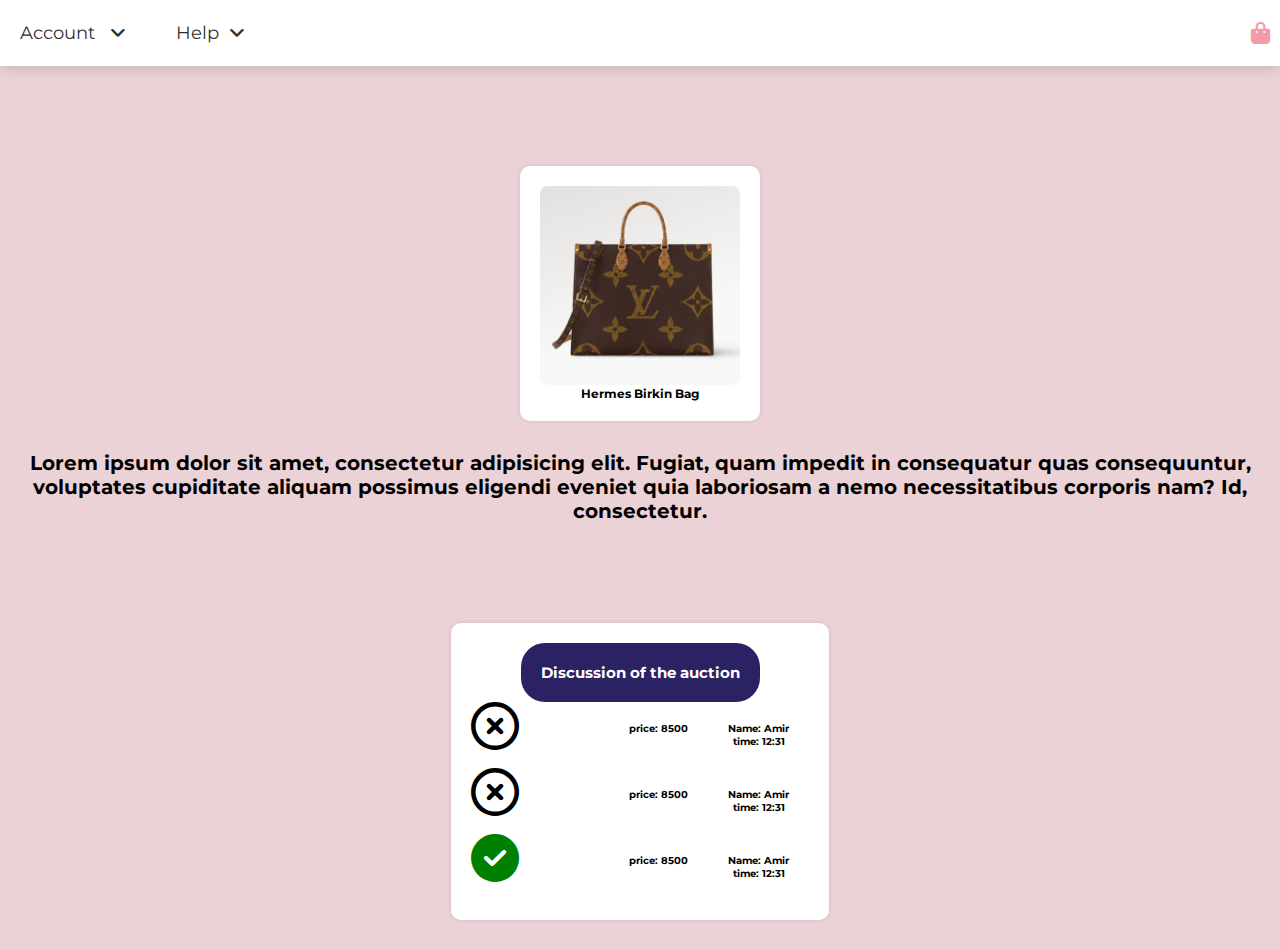
==== showbag.html @ 87d7361d "Add files via upload" ====
<html>
<head>
<title> m </title>
<link rel="stylesheet" href="https://cdnjs.cloudflare.com/ajax/libs/font-awesome/6.2.0/css/all.min.css">
<link href="https://unpkg.com/aos@2.3.1/dist/aos.css" rel="stylesheet">
<link rel="stylesheet" href="css/style.css">
<style>
     .filters {
            display: flex;
            margin-bottom: 20px;
            padding: 40px;
            text-align: center;
            margin-bottom: 2px;
        }
        .filters button {
            padding: 10px 20px;
            border: 1px solid #000;
            border-radius: 20px;
            margin-right: 20px;
            cursor: pointer;
        }
        .filters button.active {
            background-color: #E17E8D;
        }
        .product {
            margin-bottom: 30px;
            width: fit-content;
            background-color: #ffffff;
            padding: 20px;
            border-radius: 10px;
            box-shadow: 0 0 5px rgba(0, 0, 0, 0.1);
        }
        .product img {
            max-width: 100%;
            height: auto;
            margin-bottom: 2px;
            border-radius: 8px;
        }
</style>
</head>
<body style="background-color: #EBD2D6;">
    <header class="header">
        <nav class="navbar nav-2">
            <section class="flex">
                <div id="menu-btn" class="fas fa-bars"></div>
    
                <div class="menu">
                    <ul style="direction: ltr;">
                        <li><a href="#">Account <i class="fas fa-angle-down" style="margin-right: 10px;"></i></a>
                            <ul>
                                <li><a href="login.html">login</a></li>
                                <li><a href="register.html">Register</a>
                                    </li>
                                <li><a href="login.html"
                                        >logout</a>
                                   
                                </li>
                            </ul>
                        </li>
                        
                        <li><a href="#">Help<i class="fas fa-angle-down" style="margin-right: 10px;"></i></a>
                            <ul>
                                <li><a href="pay.html">Payment and delivery</a></i></li>
                                <li><a href="#">Contact</a></i></li>
                            </ul>
                        </li>
                    </ul>
                </div>
                <a href="index.html" class="logo"><i class="fa-solid fa-bag-shopping"></i></a>
    
            </section>
        </nav>
    
    </header>
       

    <center>
        <div class="product" style="margin-top: 10rem;">
            <a href=""></a><img src="Screenshot 2024-04-28 004915.png" width="200" height="200">
            <h3>Hermes Birkin Bag</h3>
        </div>
        <p style="font-size: 20px;
        font-weight: bolder;">Lorem ipsum dolor sit amet, consectetur adipisicing elit. Fugiat, quam impedit in consequatur quas consequuntur, voluptates cupiditate aliquam possimus eligendi eveniet quia laboriosam a nemo necessitatibus corporis nam? Id, consectetur.</p>
        <div class="product" style="margin-top: 10rem;">
          <div style="padding: 20px;
          background: #2b2263;
          border-radius: 24px;
          color: white; width: fit-content;"><h2>Discussion of the auction</h2></div>
          
          <div style="display: flex;">
            <i class="fa-regular fa-circle-xmark" style="font-size: xxx-large;
            margin-right: 10rem;"></i>
            <h3 style="font-size: 10px;
            padding: 20px;margin-left: -10px;">price: 8500</h3>
            <div style="font-size: 10px;
            padding: 20px;display: flex;
    flex-direction: column;">
              <span style="font-weight: bolder;">Name: Amir</span>
              <span style="font-weight: bolder;">time: 12:31</span>
            </div>
          </div>
          <div style="display: flex;">
            <i class="fa-regular fa-circle-xmark" style="font-size: xxx-large;
            margin-right: 10rem;"></i>
            <h3 style="font-size: 10px;
            padding: 20px;margin-left: -10px;">price: 8500</h3>
            <div style="font-size: 10px;
            padding: 20px;display: flex;
    flex-direction: column;">
              <span style="font-weight: bolder;">Name: Amir</span>
              <span style="font-weight: bolder;">time: 12:31</span>
            </div>
          </div>
          <div style="display: flex;">
            <i class="fa-solid fa-circle-check" style="font-size: xxx-large;
            margin-right: 10rem; color: green;"></i>
            <h3 style="font-size: 10px;
            padding: 20px;margin-left: -10px;">price: 8500</h3>
            <div style="font-size: 10px;
            padding: 20px;display: flex;
    flex-direction: column;">
              <span style="font-weight: bolder;">Name: Amir</span>
              <span style="font-weight: bolder;">time: 12:31</span>
            </div>
          </div>
      </div>
    </center>
    <script src="js/script.js"></script>
</body>
</html>
---- css/style.css ----
@import url('https://fonts.googleapis.com/css2?family=Montserrat:wght@100;200;300;400&display=swap');

:root{
   --main-color:#f390a0eb;
   --light-color:#666;
   --light-bg:#eee;
   --white:#fff;
   --black:#303030;
   --border:.1rem solid var(--light-color);
   --box-shodow:0 .5rem 1rem rgba(0,0,0,.1);
}

*{
   font-family: 'Montserrat', sans-serif;
   margin: 0; padding: 0;
   box-sizing: border-box;
   outline: none; border: none;
   text-decoration: none;
}
html{
    font-size: 62.5%;
    overflow-x: hidden;
    scroll-behavior: smooth;
    scroll-padding-top: 10rem;
 }

.header{
    position: sticky;
    top: 0; left: 0; right: 0;
    z-index: 1000;
    box-shadow: var(--box-shodow);
 }
 
 .header .navbar.nav-1 .flex{
    padding-top: 1rem;
    padding-bottom: 1rem;
 }
 
 .header .navbar.nav-2 .flex{
    padding-top: 1rem;
    padding-bottom: 1rem;
 }
 
 .header .navbar.nav-1{
    background-color: var(--black);
 }
 
 .header .navbar.nav-2{
    background-color: var(--white);
 }
 
 .header .navbar .flex{
    display: flex;
    align-items: center;
    justify-content: space-between;
 }
 
 .header .navbar .flex .logo {
     font-size: 2.2rem;
     color: var(--black);
     line-height: 50px;
     margin-left: 10px;
 }
 .header .navbar .flex .logo i{
    color: var(--main-color);
    margin-right: 1rem;
 }
 
 .header .navbar .flex ul{
    list-style: none;
 }
 
 .header .navbar .flex ul li{
    float: left;
    position: relative;
 }
 
 .header .navbar .flex ul li a{
    display: inline-block;
    padding: 1.2rem 2rem;
    font-size: 1.8rem;
    color: var(--black);
    background-color: var(--white);
 }
 
 .header .navbar .flex ul li a:hover{
    background-color: var(--main-color);
    color: var(--white);
 }
 
 .header .navbar .flex ul li a i{
    margin-left: 1rem;
 }
 
 .header .navbar .flex ul li ul{
    position: absolute;
    width: 18rem;
    left: 0;
 }
 
 .header .navbar .flex ul li ul li{
    width: 100%;
 }
 
 .header .navbar .flex ul li ul li a{
    display: none;
 }
 
 .header .navbar .flex ul li:hover ul li a{
    display: block;
 }
 #menu-btn{
    font-size: 2.5rem;
    color: var(--black);
    display: none;
 }
 .home .center{
    margin-top: 10rem;
    display: flex;
    align-items: center;
    justify-content: center;
 }
 
 .home .center form{
    background-color: var(--white);
    padding: 2rem;
    box-shadow: var(--box-shodow);
    width: 50rem;
 }
 
 .home .center form h3{
    padding-bottom: 1rem;
    text-align: center;
    color: var(--black);
    text-transform: capitalize;
    font-size: 2.5rem;
 }
 
 .home .center form .flex{
    display: flex;
    gap:1rem;
    flex-wrap: wrap;
 }
 
 .home .center form .box{
    flex: 1 1 20rem;
 }
 
 .home .center form .box .input{
    width: 100%;
    border: var(--border);
    padding: 1.4rem;
    color: var(--black);
    font-size: 1.8rem;
    margin: 1rem 0;
 }
 
 .home .center form .box p{
    color: var(--light-color);
    font-size: 1.7rem;
    padding-top: 1rem;
 }
 
 .home .center form .box p span{
    color: var(--main-color);
 }
 
 .search-form{
    max-width: 50rem;
    margin: 0 auto;
    border-radius: .5rem;
    background-color: var(--white);
    box-shadow: var(--box-shadow);
    border: var(--border);
    padding:1.5rem 2rem;
    display: flex;
    gap: 2rem;
    margin-bottom: 2rem;
 }
 
 .search-form input{
    width: 100%;
    font-size: 1.8rem;
    color: var(--black);
 }
 
 .search-form button{
    background:none;
    cursor: pointer;
    color: var(--black);
    font-size: 2rem;
 }
 .categories h2 {
    display: flex;
    justify-content: center;
    position: relative;
    margin: 6px 0;
    font-size: 40px;
}
.categories h2::before {
    content: "";
    position: absolute;
    bottom: -15px;
    width: -webkit-fill-available;
    height: 6px;
    border-radius: 30px;
    background-color: #563434;
    -webkit-border-radius: 30px;
    -moz-border-radius: 30px;
    -ms-border-radius: 30px;
    -o-border-radius: 30px;
}

 @media (max-width:991px){

    html{
       font-size: 55%;
    }
 
 }
 
 @media (max-width:768px){
 
    #menu-btn{
       display: inline-block;
       margin-right: 10px;
       margin-left: 10px;
    }
 
    .header .navbar .menu{
       position: absolute;
       top: 99%; left: 0; right: 0;
       background-color: var(--white);
       border-top: var(--border);
       transition: .2s linear;
       z-index:1;
       clip-path: polygon(0 0, 100% 0, 100% 0, 0 0);
    }
 
    .header .navbar .menu.active{
       clip-path: polygon(0 0, 100% 0, 100% 100%, 0 100%);
    }
 
    .header .navbar .menu ul li{
       width: 100%;
       position: relative;
    }
 
    .header .navbar .menu ul li a{
       width: 100%;
    }
 
    .header .navbar .menu ul li ul{
       position: relative;
       width: 100%;
    }
 
    .header .navbar .menu ul li ul li a{
       padding-left: 4rem;
       background-color: var(--black);
       color: var(--white);
    }
 }
 
 
 @media (max-width:450px){
 
    html{
       font-size: 50%;
    }
 
    .header .navbar .flex .logo{
       font-size: 1.8rem;
    }
 
    
 }
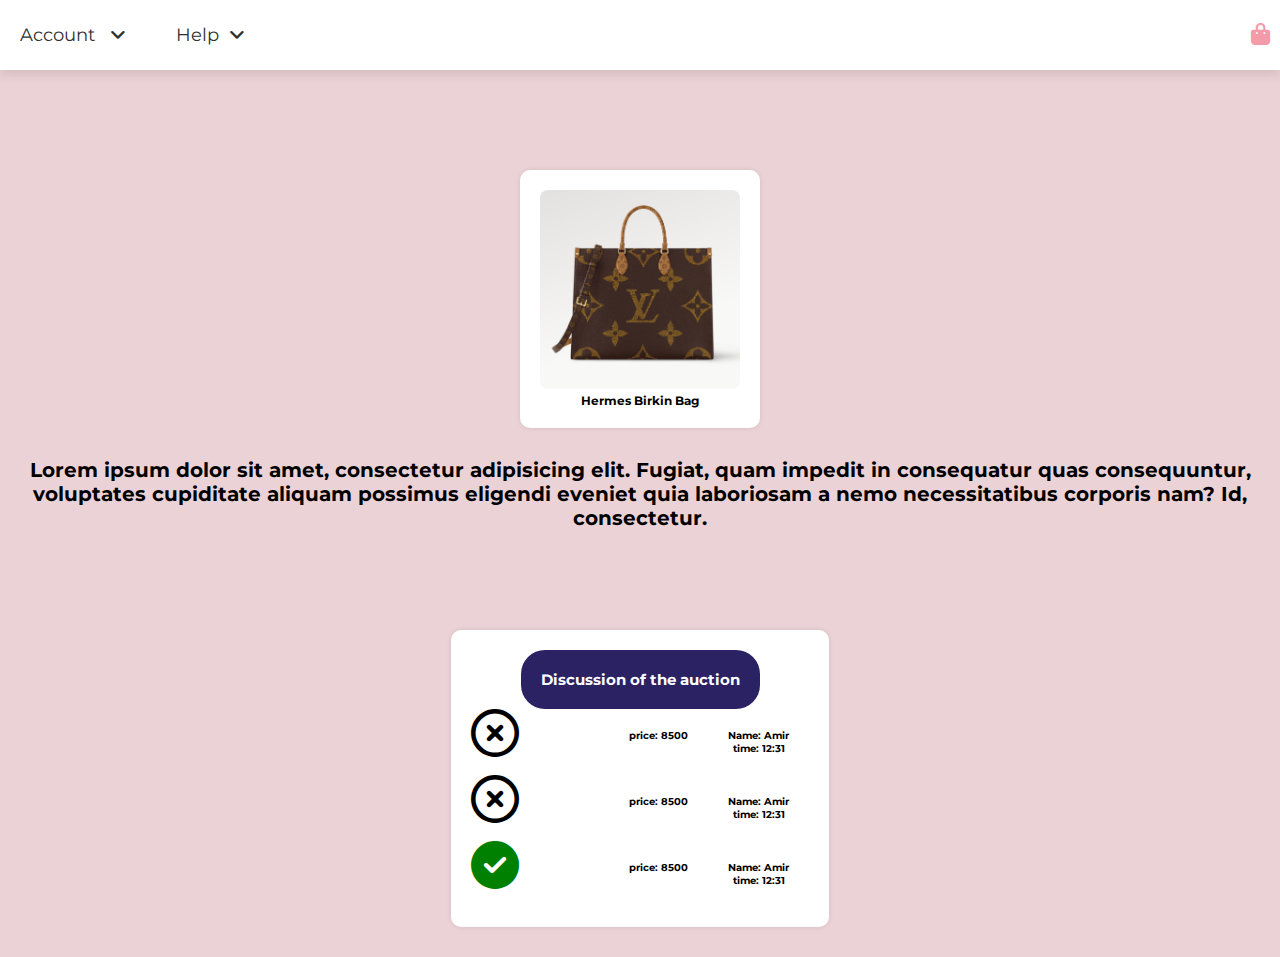
==== commit 8991baad: "Update showbag.html" ====
--- a/showbag.html
+++ b/showbag.html
@@ -1,7 +1,10 @@
-<html>
+<!DOCTYPE html>
+<html lang="en">
 <head>
-<title> m </title>
-<link rel="stylesheet" href="https://cdnjs.cloudflare.com/ajax/libs/font-awesome/6.2.0/css/all.min.css">
+    <meta charset="UTF-8">
+    <meta name="viewport" content="width=device-width, initial-scale=1.0">
+    <title>Document</title>
+    <link rel="stylesheet" href="https://cdnjs.cloudflare.com/ajax/libs/font-awesome/6.2.0/css/all.min.css">
 <link href="https://unpkg.com/aos@2.3.1/dist/aos.css" rel="stylesheet">
 <link rel="stylesheet" href="css/style.css">
 <style>
@@ -127,4 +130,4 @@
     </center>
     <script src="js/script.js"></script>
 </body>
-</html>+</html>
